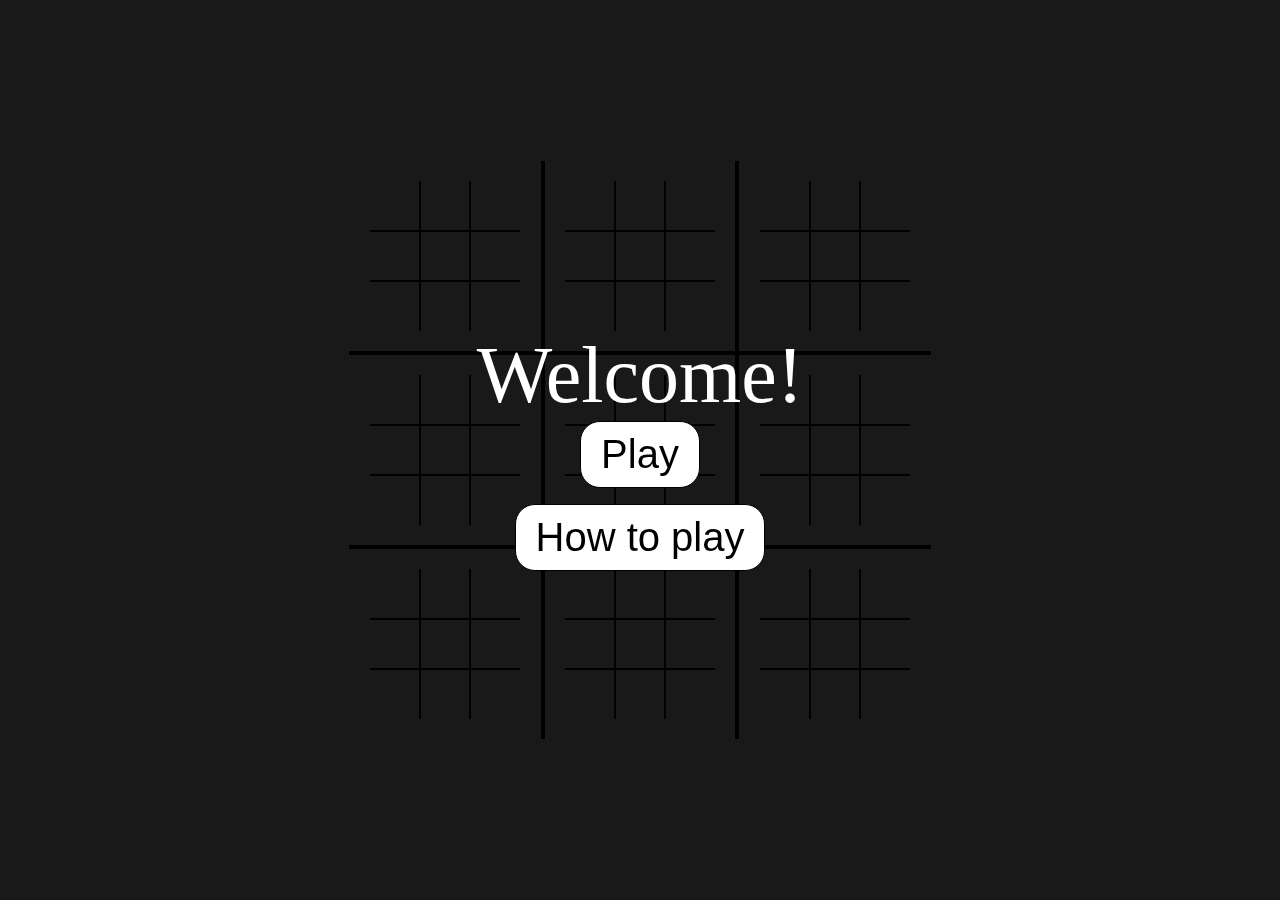
==== index.html @ e5b607ef "adjust layout and organise css and html" ====
<!DOCTYPE html>
<html lang="en">
  <head>
    <meta charset="UTF-8" />
    <meta http-equiv="X-UA-Compatible" content="IE=edge" />
    <meta
      name="viewport"
      content="width=device-width, initial-scale=1, maximum-scale=1, user-scalable=no"
    />

    <link rel="stylesheet" href="styles.css" />
    <title>Noughts and Crosses Connect</title>
  </head>
  <body>
    <nav class="menu-container">
      <span class="menu-toggle">
        <div class="bar"></div>
        <div class="bar"></div>
        <div class="bar"></div>
      </span>
      <div class="menu">
        <button class="close-button">×</button>
        <div class="button-container">
          <button id="restartGame">Restart</button>
          <button class="how-to-play-button">How to play</button>
        </div>
      </div>
    </nav>
    <main>
      <section class="left">
        <div class="container" id="container"></div>
      </section>
      <section class="right">
        <section class="view-turn">
          <div class="view-turn-box"></div>
          <button id="restart-media-query">Restart</button>
        </section>
        <section class="how-to-play" id="howToPlaySection">
          <button class="close-button">×</button>
          - Win mini Noughts and Crosses games to place big tokens on the larger
          board.
          <br />
          <br />
          - Whichever small cell you click determines where the next game will
          be played. If a board already has a large token then next player can
          choose any cell.
          <br />
          <br />
          - Connect three of your big tokens to win!
        </section>
      </section>
      <div class="overlay"></div>
      <section class="center">
        <div class="message-container" id="message-container">
          <section class="welcome-message">
            <span>Welcome!</span>
            <button id="playButton">Play</button>
            <button class="how-to-play-button">How to play</button>
          </section>
        </div>
        <div class="winning-message" id="winningMessage">
          <div data-winning-message-text></div>
          <button id="restartButton">Restart</button>
        </div>
      </section>
    </main>
    <script src="generateHTML.js"></script>
    <script src="script.js"></script>
  </body>
</html>
---- styles.css ----
*,
*::after,
*::before {
  box-sizing: border-box;
  margin: 0;
}

:root {
  --cell-size: 50px;
  --marker-size: calc(var(--cell-size) * 0.9);
  --large-cell-size: 200px;
  --large-marker-size: calc(var(--large-cell-size) * 0.9);
}

html, body {
  width: 100%;
  height: 100%;
}

main {
  width: 100%;
  height: 100%;
  display: flex;
  justify-content: center;
  align-items: center;
}

.menu-container {
  align-self: start;
}

.container {
  display: grid;
  grid-template-columns: repeat(3, 1fr);
}

.board {
  width: 100%;
  height: 100%;
  padding: 20px;
  display: grid;
  justify-content: center;
  align-content: center;
  justify-items: center;
  align-items: center;
  position: relative;
  grid-template-columns: repeat(3, auto);
  border: 2px solid black;
}

.cell {
  width: var(--cell-size);
  height: var(--cell-size);
  border: 1px solid black;
  display: flex;
  justify-content: center;
  align-items: center;
  position: relative;
  cursor: pointer;
}

.board.disable-click {
  pointer-events: none;
  background-color: lightgrey;
}
.board.allow-click {
  pointer-events: auto;
}

.message-container {
  display: flex;
  position: fixed;
  top: 0;
  left: 0;
  right: 0;
  bottom: 0;
  background-color: rgba(0, 0, 0, 0.9);
  justify-content: center;
  align-items: center;
  color: white;
  flex-direction: column;
  font-size: 5rem;
}

#message-container.hide {
  display: none;
}

.welcome-message {
  display: flex;
  top: 0;
  left: 0;
  right: 0;
  bottom: 0;
  justify-content: center;
  align-items: center;
  color: white;
  flex-direction: column;
}

.welcome-message span {
  font-size: 5rem;
}

.welcome-message button {
  font-size: 2.5rem;
  background-color: white;
  border: 1px solid black;
  padding: 0.25em 0.5em;
  cursor: pointer;
  border-radius: 20px;
}

.welcome-message .how-to-play-button {
  margin-top: 1rem;
}

.welcome-message button:hover {
  background-color: black;
  color: white;
  border-color: white;
}

.winning-message {
  display: none;
  position: fixed;
  top: 0;
  left: 0;
  right: 0;
  bottom: 0;
  background-color: rgba(0, 0, 0, 0.9);
  justify-content: center;
  align-items: center;
  text-align: center;
  color: white;
  font-size: 5rem;
  flex-direction: column;
}

.winning-message button {
  font-size: 3rem;
  background-color: white;
  border: 1px solid black;
  padding: 0.25em 0.5em;
  cursor: pointer;
  border-radius: 20px;
}

.winning-message button:hover {
  background-color: black;
  color: white;
  border-color: white;
}

.winning-message.show {
  display: flex;
}

.button-container button {
  font-size: 1.5rem;
  background-color: white;
  border: 1px solid black;
  padding: 0.25em 0.5em;
  margin-top: 1rem;
  cursor: pointer;
  border-radius: 20px;
}

.button-container button:hover {
  background-color: black;
  color: white;
  border-color: white;
}

#restart-media-query {
  display: none;
}

.view-turn-box {
  display: none;
}

.menu-toggle {
  justify-content: space-around;
  cursor: pointer;
  padding: 15px;
  position: fixed;
  right: 0px;
  z-index: 999;
  transition: transform 0.3s ease;
}

.menu-toggle.active {
  opacity: 0;
  pointer-events: none;
}

.bar {
  width: 25px;
  height: 3px;
  background-color: black;
  margin: 4px 0;
  transition: 0.4s;
}

.menu {
  display: flex;
  justify-content: center;
  width: 0;
  height: 100%;
  position: absolute;
  top: 0;
  right: 0;
  background-color: #333;
  overflow-x: hidden;
  transition: 0.4s;
  z-index: 998;
}

.menu .button-container {
  display: flex;
  flex-direction: column;
  justify-content: start;
  margin-top: 100px;
}

.close-button {
  position: absolute;
  top: 5px;
  right: 5px;
  background-color: transparent;
  border: none;
  color: white;
  font-size: 24px;
  cursor: pointer;
  display: none;
}

.menu.open .close-button {
  display: block;
}

.menu.open {
  width: 180px;
}

.overlay {
  position: fixed;
  top: 0;
  left: 0;
  width: 100%;
  height: 100%;
  background-color: rgba(0, 0, 0, 0.9);
  z-index: 997;
  display: none;
}

.overlay.visible {
  display: block;
  pointer-events: auto;
}

.how-to-play.show {
  display: block;
  position: absolute;
  top: 50%;
  left: 50%;
  transform: translate(-50%, -50%);
  background-color: rgba(255, 255, 255, 0.9);
  padding: 30px;
  max-width: 80%;
  text-align: center;
  z-index: 998;
}

.how-to-play.show .close-button {
  display: block;
  color: rgba(0, 0, 0, 0.9);
}

.how-to-play {
  display: none;
}

.cell.x,
.cell.circle,
.large-cell.large-x,
.large-cell.large-circle {
  cursor: not-allowed;
  pointer-events: none;
}

.cell:first-child,
.cell:nth-child(2),
.cell:nth-child(3),
.board:first-child,
.board:nth-child(2),
.board:nth-child(3) {
  border-top: none;
}

.cell:nth-child(3n + 1),
.board:nth-child(3n + 1) {
  border-left: none;
}

.cell:nth-child(3n + 3),
.board:nth-child(3n + 3) {
  border-right: none;
}

.cell:last-child,
.cell:nth-child(8),
.cell:nth-child(7),
.board:last-child,
.board:nth-child(8),
.board:nth-child(7),
.board:nth-child(9) {
  border-bottom: none;
}

.cell.x::before,
.cell.x::after,
.large-cell.large-x::before,
.large-cell.large-x::after,
.cell.circle::before,
.large-cell.large-circle::before {
  background-color: black;
}

.board .cell:not(.x):not(.circle):hover::before,
.board .cell:not(.x):not(.circle):hover::after {
  background-color: lightgrey;
}

.cell.x::before,
.cell.x::after,
.board.x .cell:not(.x):not(.circle):hover::before,
.board.x .cell:not(.x):not(.circle):hover::after {
  content: "";
  position: absolute;
  width: calc(var(--marker-size) * 0.15);
  height: var(--marker-size);
}

.large-cell.large-x::before,
.large-cell.large-x::after {
  content: "";
  position: absolute;
  width: calc(var(--large-marker-size) * 0.15);
  height: var(--large-marker-size);
  background-color: black;
}

.cell.x::before,
.large-cell.large-x::before,
.board.x .cell:not(.x):not(.circle):hover::before {
  transform: rotate(45deg);
}

.cell.x::after,
.large-cell.large-x::after,
.board.x .cell:not(.x):not(.circle):hover::after {
  transform: rotate(-45deg);
}

.cell.circle::before,
.cell.circle::after,
.large-cell.large-circle::before,
.large-cell.large-circle::after,
.board.circle .cell:not(.x):not(.circle):hover::before,
.board.circle .cell:not(.x):not(.circle):hover::after {
  content: "";
  position: absolute;
  border-radius: 50%;
}

/* small circle css */

.cell.circle::before,
.board.circle .cell:not(.x):not(.circle):hover::before {
  width: var(--marker-size);
  height: var(--marker-size);
}

.cell.circle::after,
.board.circle .cell:not(.x):not(.circle):hover::after {
  width: calc(var(--marker-size) * 0.7);
  height: calc(var(--marker-size) * 0.7);
  background-color: white;
}

.board.disable-click .cell.circle::before,
.cell.circle.disable-click::before,
.board.disable-click .board.circle .cell:not(.x):not(.circle):hover::before,
.cell.circle.disable-click .cell:not(.x):not(.circle):hover::before {
  width: var(--marker-size);
  height: var(--marker-size);
}

.board.disable-click .cell.circle::after,
.cell.circle.disable-click::after,
.board.disable-click .board.circle .cell:not(.x):not(.circle):hover::after,
.cell.circle.disable-click .cell:not(.x):not(.circle):hover::after {
  width: calc(var(--marker-size) * 0.7);
  height: calc(var(--marker-size) * 0.7);
  background-color: lightgrey;
}

/* large circle css */

.large-cell.large-circle::before {
  width: var(--large-marker-size);
  height: var(--large-marker-size);
}

.large-cell.large-circle::after {
  width: calc(var(--large-marker-size) * 0.7);
  height: calc(var(--large-marker-size) * 0.7);
  background-color: white;
}

.board.disable-click .large-cell.large-circle::before,
.large-cell.large-circle.disable-click::before {
  width: var(--large-marker-size);
  height: var(--large-marker-size);
}

.board.disable-click .large-cell.large-circle::after,
.large-cell.large-circle.disable-click::after {
  width: calc(var(--large-marker-size) * 0.7);
  height: calc(var(--large-marker-size) * 0.7);
  background-color: lightgrey;
}

/* @media (max-width: 830px) {
  .container {
    width: 100vw;
    height: 100vw;
    max-width: 100%;
    max-height: 100%;
    margin: 0 auto;
    position: relative;
  }

  .board {
    grid-template-columns: repeat(3, calc(33.33% - 4px));
    grid-template-rows: repeat(3, calc(33.33% - 4px));
  }

  .cell {
    width: 100%;
    height: 100%;
    max-width: none;
    max-height: none;
  }

  .welcome-message {
    width: 100vw;
    height: 100vw;
    max-width: 100%;
    max-height: 100%;
    margin: 0 auto;
  }


  .cell.x::before,
  .cell.x::after,
  .board.x .cell:not(.x):not(.circle):hover::before,
  .board.x .cell:not(.x):not(.circle):hover::after {
    width: calc(30%);
    height: calc(90%);
  }



  .large-cell.large-x::before,
  .large-cell.large-x::after {
    width: calc(15%);
    height: calc(90%);
    background-color: black;
  }

  .board.x .cell:not(.x):not(.circle):hover::before,
  .board.x .cell:not(.x):not(.circle):hover::after {
    width: calc(15%);
    height: calc(90%);
  }



  .cell.circle::before,
  .board.circle .cell:not(.x):not(.circle):hover::before {
    width: calc(90%);
    height: calc(90%);
  }

  .cell.circle::after,
  .board.circle .cell:not(.x):not(.circle):hover::after {
    width: calc(63%);
    height: calc(63%);
    background-color: white;
  }

  .board.disable-click .cell.circle::before,
  .cell.circle.disable-click::before {
    width: calc(90%);
    height: calc(90%);
  }

  .board.disable-click .cell.circle::after,
  .cell.circle.disable-click::after {
    width: calc(63%);
    height: calc(63%);
    background-color: lightgray;
  }



  .large-cell.large-circle::before {
    width: calc(90%);
    height: calc(90%);
  }

  .large-cell.large-circle::after {
    width: calc(63%);
    height: calc(63%);
    background-color: white;
  }

  .board.disable-click .large-cell.large-circle::before,
  .large-cell.large-circle.disable-click::before {
    width: calc(90%);
    height: calc(90%);
  }

  .board.disable-click .large-cell.large-circle::after,
  .large-cell.large-circle.disable-click::after {
    width: calc(63%);
    height: calc(63%);
    background-color: lightgrey;
  }

  .menu-toggle {
    display: none;
  }

  .how-to-play {
    width: 100vw;
    display: block;
    position: relative;
    left: 50%;
    transform: translateX(-50%);
    margin: auto;
    background-color: rgba(255, 255, 255, 0.9);
    padding: 30px;
    text-align: center;
    border-radius: 10px;
    box-shadow: 0 0 20px rgba(0, 0, 0, 0.2);
    font-size: 1.2rem;
  }

  .welcome-message .how-to-play-button {
    display: none;
  }

  .view-turn {
    display: flex;
    align-items: center;
    justify-content: space-between;
    padding: 20px;
  }

  #restart-media-query {
    display: block;
    font-size: 1.25rem;
    background-color: white;
    border: 1px solid black;
    padding: 0.25em 0.5em;
    cursor: pointer;
    border-radius: 20px;
  }

  #restart-media-query button:hover {
    background-color: black;
    color: white;
    border-color: white;
  }

  .view-turn-box {
    display: block;
    font-size: 1.25rem;
    width: 70%;
    height: 20%;
    background-color: #f0f0f0;
    border: 2px solid #333;
    text-align: center;
    border-radius: 20px;
    padding: 0.25em 0.5em;
    border: 1px solid black;
  }
} */
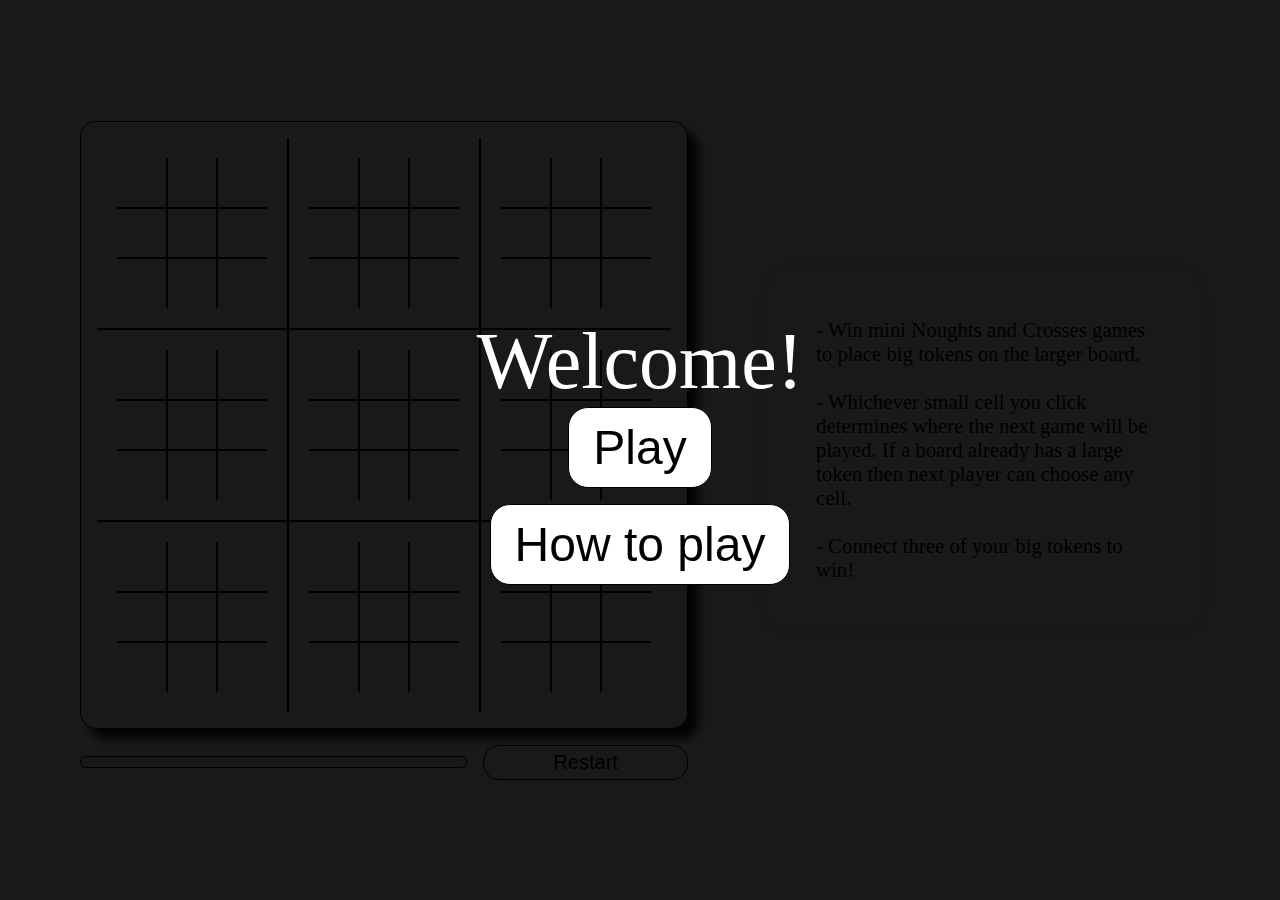
==== commit 1e81eff8: "split page into left and right + add css variables" ====
--- a/index.html
+++ b/index.html
@@ -29,12 +29,12 @@
     <main>
       <section class="left">
         <div class="container" id="container"></div>
-      </section>
-      <section class="right">
         <section class="view-turn">
           <div class="view-turn-box"></div>
           <button id="restart-media-query">Restart</button>
         </section>
+      </section>
+      <section class="right">
         <section class="how-to-play" id="howToPlaySection">
           <button class="close-button">×</button>
           - Win mini Noughts and Crosses games to place big tokens on the larger
@@ -49,21 +49,21 @@
           - Connect three of your big tokens to win!
         </section>
       </section>
-      <div class="overlay"></div>
-      <section class="center">
-        <div class="message-container" id="message-container">
-          <section class="welcome-message">
-            <span>Welcome!</span>
-            <button id="playButton">Play</button>
-            <button class="how-to-play-button">How to play</button>
-          </section>
-        </div>
-        <div class="winning-message" id="winningMessage">
-          <div data-winning-message-text></div>
-          <button id="restartButton">Restart</button>
-        </div>
-      </section>
     </main>
+    <div class="overlay"></div>
+    <section class="center">
+      <div class="message-container" id="message-container">
+        <section class="welcome-message">
+          <span>Welcome!</span>
+          <button id="playButton">Play</button>
+          <button class="how-to-play-button">How to play</button>
+        </section>
+      </div>
+      <div class="winning-message" id="winningMessage">
+        <div data-winning-message-text></div>
+        <button id="restartButton">Restart</button>
+      </div>
+    </section>
     <script src="generateHTML.js"></script>
     <script src="script.js"></script>
   </body>
--- a/styles.css
+++ b/styles.css
@@ -10,9 +10,19 @@
   --marker-size: calc(var(--cell-size) * 0.9);
   --large-cell-size: 200px;
   --large-marker-size: calc(var(--large-cell-size) * 0.9);
-}
-
-html, body {
+  --button-padding: 0.25em 0.5em;
+  --small-padding: 1rem;
+  --medium-padding: 3rem;
+  --large-padding: 5rem;
+  --border-line: 1px solid black;
+  --background-grey: lightgrey;
+  --border-radius: 1.25rem;
+  --background-hover: black;
+  --background-transparent: rgba(0, 0, 0, 0.9);
+}
+
+html,
+body {
   width: 100%;
   height: 100%;
 }
@@ -20,9 +30,21 @@
 main {
   width: 100%;
   height: 100%;
-  display: flex;
-  justify-content: center;
-  align-items: center;
+  padding: 5rem;
+  display: flex;
+  align-items: center;
+  gap: var(--large-padding);
+}
+
+.left {
+  flex: 1;
+  display: flex;
+  flex-direction: column;
+  gap: var(--small-padding);
+}
+
+.right {
+  flex: 1;
 }
 
 .menu-container {
@@ -32,6 +54,10 @@
 .container {
   display: grid;
   grid-template-columns: repeat(3, 1fr);
+  padding: var(--small-padding);
+  border: var(--border-line);
+  border-radius: var(--small-padding);
+  box-shadow: 10px 10px 10px var(--background-transparent);
 }
 
 .board {
@@ -45,13 +71,13 @@
   align-items: center;
   position: relative;
   grid-template-columns: repeat(3, auto);
-  border: 2px solid black;
+  border: var(--border-line);
 }
 
 .cell {
   width: var(--cell-size);
   height: var(--cell-size);
-  border: 1px solid black;
+  border: var(--border-line);
   display: flex;
   justify-content: center;
   align-items: center;
@@ -61,8 +87,9 @@
 
 .board.disable-click {
   pointer-events: none;
-  background-color: lightgrey;
-}
+  background-color: var(--background-grey);
+}
+
 .board.allow-click {
   pointer-events: auto;
 }
@@ -74,12 +101,12 @@
   left: 0;
   right: 0;
   bottom: 0;
-  background-color: rgba(0, 0, 0, 0.9);
+  background-color: var(--background-transparent);
   justify-content: center;
   align-items: center;
   color: white;
   flex-direction: column;
-  font-size: 5rem;
+  font-size: var(--large-padding);
 }
 
 #message-container.hide {
@@ -99,24 +126,24 @@
 }
 
 .welcome-message span {
-  font-size: 5rem;
+  font-size: var(--large-padding);
 }
 
 .welcome-message button {
-  font-size: 2.5rem;
-  background-color: white;
-  border: 1px solid black;
-  padding: 0.25em 0.5em;
-  cursor: pointer;
-  border-radius: 20px;
+  font-size: var(--medium-padding);
+  background-color: white;
+  border: var(--border-line);
+  padding: var(--button-padding);
+  cursor: pointer;
+  border-radius: var(--border-radius);
 }
 
 .welcome-message .how-to-play-button {
-  margin-top: 1rem;
+  margin-top: var(--small-padding);
 }
 
 .welcome-message button:hover {
-  background-color: black;
+  background-color: var(--background-hover);
   color: white;
   border-color: white;
 }
@@ -128,26 +155,26 @@
   left: 0;
   right: 0;
   bottom: 0;
-  background-color: rgba(0, 0, 0, 0.9);
+  background-color: var(--background-transparent);
   justify-content: center;
   align-items: center;
   text-align: center;
   color: white;
-  font-size: 5rem;
+  font-size: var(--large-padding);
   flex-direction: column;
 }
 
 .winning-message button {
-  font-size: 3rem;
-  background-color: white;
-  border: 1px solid black;
-  padding: 0.25em 0.5em;
-  cursor: pointer;
-  border-radius: 20px;
+  font-size: var(--medium-padding);
+  background-color: white;
+  border: var(--border-line);
+  padding: var(--button-padding);
+  cursor: pointer;
+  border-radius: var(--border-radius);
 }
 
 .winning-message button:hover {
-  background-color: black;
+  background-color: var(--background-hover);
   color: white;
   border-color: white;
 }
@@ -157,35 +184,27 @@
 }
 
 .button-container button {
-  font-size: 1.5rem;
-  background-color: white;
-  border: 1px solid black;
-  padding: 0.25em 0.5em;
-  margin-top: 1rem;
-  cursor: pointer;
-  border-radius: 20px;
+  font-size: var(--small-padding);
+  background-color: white;
+  border: var(--border-line);
+  padding: var(--button-padding);
+  margin-top: var(--small-padding);
+  cursor: pointer;
+  border-radius: var(--border-radius);
 }
 
 .button-container button:hover {
-  background-color: black;
+  background-color: var(--background-hover);
   color: white;
   border-color: white;
-}
-
-#restart-media-query {
-  display: none;
-}
-
-.view-turn-box {
-  display: none;
 }
 
 .menu-toggle {
   justify-content: space-around;
   cursor: pointer;
-  padding: 15px;
+  padding: var(--small-padding);
   position: fixed;
-  right: 0px;
+  right: 0;
   z-index: 999;
   transition: transform 0.3s ease;
 }
@@ -196,7 +215,7 @@
 }
 
 .bar {
-  width: 25px;
+  width: 1.5rem;
   height: 3px;
   background-color: black;
   margin: 4px 0;
@@ -211,7 +230,7 @@
   position: absolute;
   top: 0;
   right: 0;
-  background-color: #333;
+  background-color: var(--background-grey);
   overflow-x: hidden;
   transition: 0.4s;
   z-index: 998;
@@ -221,7 +240,7 @@
   display: flex;
   flex-direction: column;
   justify-content: start;
-  margin-top: 100px;
+  margin-top: var(--large-padding);
 }
 
 .close-button {
@@ -231,7 +250,7 @@
   background-color: transparent;
   border: none;
   color: white;
-  font-size: 24px;
+  font-size: var(--medium-padding);
   cursor: pointer;
   display: none;
 }
@@ -241,7 +260,7 @@
 }
 
 .menu.open {
-  width: 180px;
+  width: 10rem;
 }
 
 .overlay {
@@ -260,26 +279,46 @@
   pointer-events: auto;
 }
 
-.how-to-play.show {
-  display: block;
-  position: absolute;
-  top: 50%;
-  left: 50%;
-  transform: translate(-50%, -50%);
+.how-to-play {
   background-color: rgba(255, 255, 255, 0.9);
-  padding: 30px;
-  max-width: 80%;
+  padding: var(--medium-padding);
+  border-radius: var(--border-radius);
+  box-shadow: 0 0 20px rgba(0, 0, 0, 0.2);
+  font-size: 1.3rem;
+}
+
+.view-turn {
+  display: flex;
+  align-items: center;
+  justify-content: space-evenly;
+  gap: var(--small-padding);
+}
+
+.view-turn-box {
+  flex: 2;
+  font-size: 1.25rem;
+  background-color: #f0f0f0;
+  border: 1px solid black;
   text-align: center;
-  z-index: 998;
-}
-
-.how-to-play.show .close-button {
-  display: block;
-  color: rgba(0, 0, 0, 0.9);
-}
-
-.how-to-play {
-  display: none;
+  border-radius: var(--small-padding);
+  padding: var(--button-padding);
+  border: 1px solid black;
+}
+
+#restart-media-query {
+  font-size: 1.25rem;
+  background-color: white;
+  border: var(--border-line);
+  padding: var(--button-padding);
+  cursor: pointer;
+  border-radius: var(--small-padding);
+  flex: 1;
+}
+
+#restart-media-query button:hover {
+  background-color: var(--background-hover);
+  color: white;
+  border-color: white;
 }
 
 .cell.x,
@@ -432,171 +471,3 @@
   height: calc(var(--large-marker-size) * 0.7);
   background-color: lightgrey;
 }
-
-/* @media (max-width: 830px) {
-  .container {
-    width: 100vw;
-    height: 100vw;
-    max-width: 100%;
-    max-height: 100%;
-    margin: 0 auto;
-    position: relative;
-  }
-
-  .board {
-    grid-template-columns: repeat(3, calc(33.33% - 4px));
-    grid-template-rows: repeat(3, calc(33.33% - 4px));
-  }
-
-  .cell {
-    width: 100%;
-    height: 100%;
-    max-width: none;
-    max-height: none;
-  }
-
-  .welcome-message {
-    width: 100vw;
-    height: 100vw;
-    max-width: 100%;
-    max-height: 100%;
-    margin: 0 auto;
-  }
-
-
-  .cell.x::before,
-  .cell.x::after,
-  .board.x .cell:not(.x):not(.circle):hover::before,
-  .board.x .cell:not(.x):not(.circle):hover::after {
-    width: calc(30%);
-    height: calc(90%);
-  }
-
-
-
-  .large-cell.large-x::before,
-  .large-cell.large-x::after {
-    width: calc(15%);
-    height: calc(90%);
-    background-color: black;
-  }
-
-  .board.x .cell:not(.x):not(.circle):hover::before,
-  .board.x .cell:not(.x):not(.circle):hover::after {
-    width: calc(15%);
-    height: calc(90%);
-  }
-
-
-
-  .cell.circle::before,
-  .board.circle .cell:not(.x):not(.circle):hover::before {
-    width: calc(90%);
-    height: calc(90%);
-  }
-
-  .cell.circle::after,
-  .board.circle .cell:not(.x):not(.circle):hover::after {
-    width: calc(63%);
-    height: calc(63%);
-    background-color: white;
-  }
-
-  .board.disable-click .cell.circle::before,
-  .cell.circle.disable-click::before {
-    width: calc(90%);
-    height: calc(90%);
-  }
-
-  .board.disable-click .cell.circle::after,
-  .cell.circle.disable-click::after {
-    width: calc(63%);
-    height: calc(63%);
-    background-color: lightgray;
-  }
-
-
-
-  .large-cell.large-circle::before {
-    width: calc(90%);
-    height: calc(90%);
-  }
-
-  .large-cell.large-circle::after {
-    width: calc(63%);
-    height: calc(63%);
-    background-color: white;
-  }
-
-  .board.disable-click .large-cell.large-circle::before,
-  .large-cell.large-circle.disable-click::before {
-    width: calc(90%);
-    height: calc(90%);
-  }
-
-  .board.disable-click .large-cell.large-circle::after,
-  .large-cell.large-circle.disable-click::after {
-    width: calc(63%);
-    height: calc(63%);
-    background-color: lightgrey;
-  }
-
-  .menu-toggle {
-    display: none;
-  }
-
-  .how-to-play {
-    width: 100vw;
-    display: block;
-    position: relative;
-    left: 50%;
-    transform: translateX(-50%);
-    margin: auto;
-    background-color: rgba(255, 255, 255, 0.9);
-    padding: 30px;
-    text-align: center;
-    border-radius: 10px;
-    box-shadow: 0 0 20px rgba(0, 0, 0, 0.2);
-    font-size: 1.2rem;
-  }
-
-  .welcome-message .how-to-play-button {
-    display: none;
-  }
-
-  .view-turn {
-    display: flex;
-    align-items: center;
-    justify-content: space-between;
-    padding: 20px;
-  }
-
-  #restart-media-query {
-    display: block;
-    font-size: 1.25rem;
-    background-color: white;
-    border: 1px solid black;
-    padding: 0.25em 0.5em;
-    cursor: pointer;
-    border-radius: 20px;
-  }
-
-  #restart-media-query button:hover {
-    background-color: black;
-    color: white;
-    border-color: white;
-  }
-
-  .view-turn-box {
-    display: block;
-    font-size: 1.25rem;
-    width: 70%;
-    height: 20%;
-    background-color: #f0f0f0;
-    border: 2px solid #333;
-    text-align: center;
-    border-radius: 20px;
-    padding: 0.25em 0.5em;
-    border: 1px solid black;
-  }
-} */
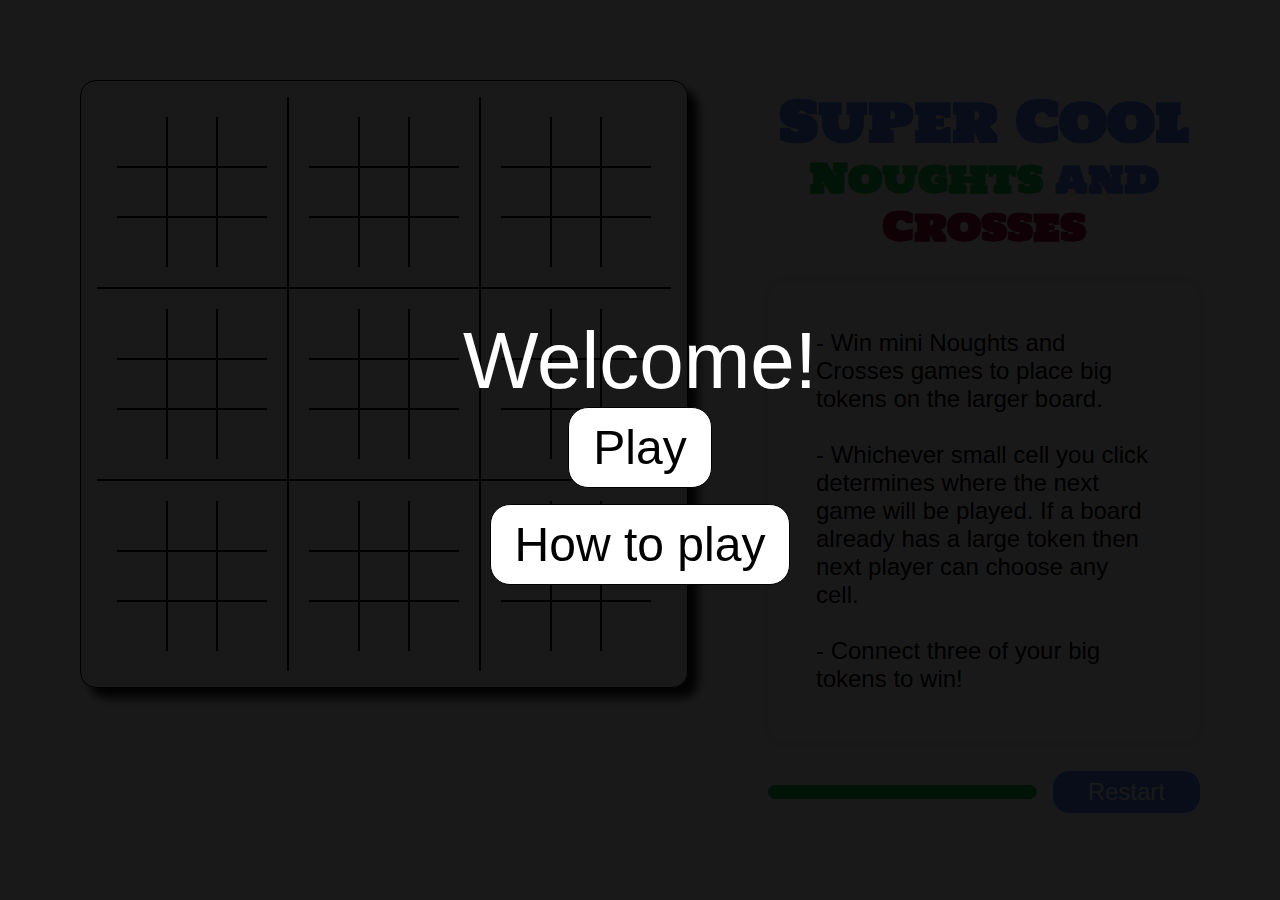
==== commit d68429b7: "style home-page via layout and color" ====
--- a/index.html
+++ b/index.html
@@ -7,34 +7,29 @@
       name="viewport"
       content="width=device-width, initial-scale=1, maximum-scale=1, user-scalable=no"
     />
-
+    <link rel="preconnect" href="https://fonts.googleapis.com" />
+    <link rel="preconnect" href="https://fonts.gstatic.com" crossorigin />
+    <link
+      href="https://fonts.googleapis.com/css2?family=Holtwood+One+SC&family=Raleway:wght@300;400;500;600;700;800;900&display=swap"
+      rel="stylesheet"
+    />
     <link rel="stylesheet" href="styles.css" />
     <title>Noughts and Crosses Connect</title>
   </head>
   <body>
-    <nav class="menu-container">
-      <span class="menu-toggle">
-        <div class="bar"></div>
-        <div class="bar"></div>
-        <div class="bar"></div>
-      </span>
-      <div class="menu">
-        <button class="close-button">×</button>
-        <div class="button-container">
-          <button id="restartGame">Restart</button>
-          <button class="how-to-play-button">How to play</button>
-        </div>
-      </div>
-    </nav>
     <main>
       <section class="left">
         <div class="container" id="container"></div>
-        <section class="view-turn">
-          <div class="view-turn-box"></div>
-          <button id="restart-media-query">Restart</button>
-        </section>
       </section>
       <section class="right">
+        <h1>
+          Super Cool
+          <span class="noughts-and-crosses-text">
+            <span class="noughts">Noughts</span> and
+            <span class="crosses">Crosses</span>
+          </span>
+        </h1>
+
         <section class="how-to-play" id="howToPlaySection">
           <button class="close-button">×</button>
           - Win mini Noughts and Crosses games to place big tokens on the larger
@@ -47,6 +42,10 @@
           <br />
           <br />
           - Connect three of your big tokens to win!
+        </section>
+        <section class="view-turn">
+          <div class="view-turn-box"></div>
+          <button id="restart-media-query">Restart</button>
         </section>
       </section>
     </main>
--- a/styles.css
+++ b/styles.css
@@ -19,12 +19,16 @@
   --border-radius: 1.25rem;
   --background-hover: black;
   --background-transparent: rgba(0, 0, 0, 0.9);
+  --primary-color: #5887ff;
+  --background-color-noughts: #0cca4a;
+  --background-color-crosses: #9c0d38;
 }
 
 html,
 body {
   width: 100%;
   height: 100%;
+  font-family: Arial, sans-serif;
 }
 
 main {
@@ -37,6 +41,7 @@
 }
 
 .left {
+  height: 100%;
   flex: 1;
   display: flex;
   flex-direction: column;
@@ -44,7 +49,35 @@
 }
 
 .right {
+  height: 100%;
+  display: flex;
+  flex-direction: column;
+  justify-content: space-around;
   flex: 1;
+  gap: var(--small-padding);
+}
+
+.right h1 {
+  display: flex;
+  flex-direction: column;
+  font-size: 3.5rem;
+  text-align: center;
+  font-family: "Holtwood One SC";
+  color: var(--primary-color);
+  line-height: 1.2;
+}
+
+.noughts-and-crosses-text {
+  width: 100%;
+  font-size: 2.5rem;
+}
+
+.noughts {
+  color: #0cca4a;
+}
+
+.crosses {
+  color: #9c0d38;
 }
 
 .menu-container {
@@ -284,7 +317,7 @@
   padding: var(--medium-padding);
   border-radius: var(--border-radius);
   box-shadow: 0 0 20px rgba(0, 0, 0, 0.2);
-  font-size: 1.3rem;
+  font-size: 1.5rem;
 }
 
 .view-turn {
@@ -292,33 +325,40 @@
   align-items: center;
   justify-content: space-evenly;
   gap: var(--small-padding);
+  border: none;
 }
 
 .view-turn-box {
   flex: 2;
-  font-size: 1.25rem;
-  background-color: #f0f0f0;
+  font-size: 1.5rem;
+  color: white;
   border: 1px solid black;
   text-align: center;
   border-radius: var(--small-padding);
   padding: var(--button-padding);
-  border: 1px solid black;
+  background-color: var(--background-color-noughts);
+  border: 1px solid var(--background-color-noughts);
+}
+
+.view-turn-box.crosses-turn {
+  background-color: var(--background-color-crosses);
+  border: 1px solid var(--background-color-crosses);
+
 }
 
 #restart-media-query {
-  font-size: 1.25rem;
-  background-color: white;
-  border: var(--border-line);
+  font-size: 1.5rem;
+  background-color: var(--primary-color);
+  color: white;
+  border: 1px solid var(--primary-color);
   padding: var(--button-padding);
   cursor: pointer;
   border-radius: var(--small-padding);
   flex: 1;
 }
 
-#restart-media-query button:hover {
-  background-color: var(--background-hover);
-  color: white;
-  border-color: white;
+#restart-media-query:hover {
+  color: black;
 }
 
 .cell.x,
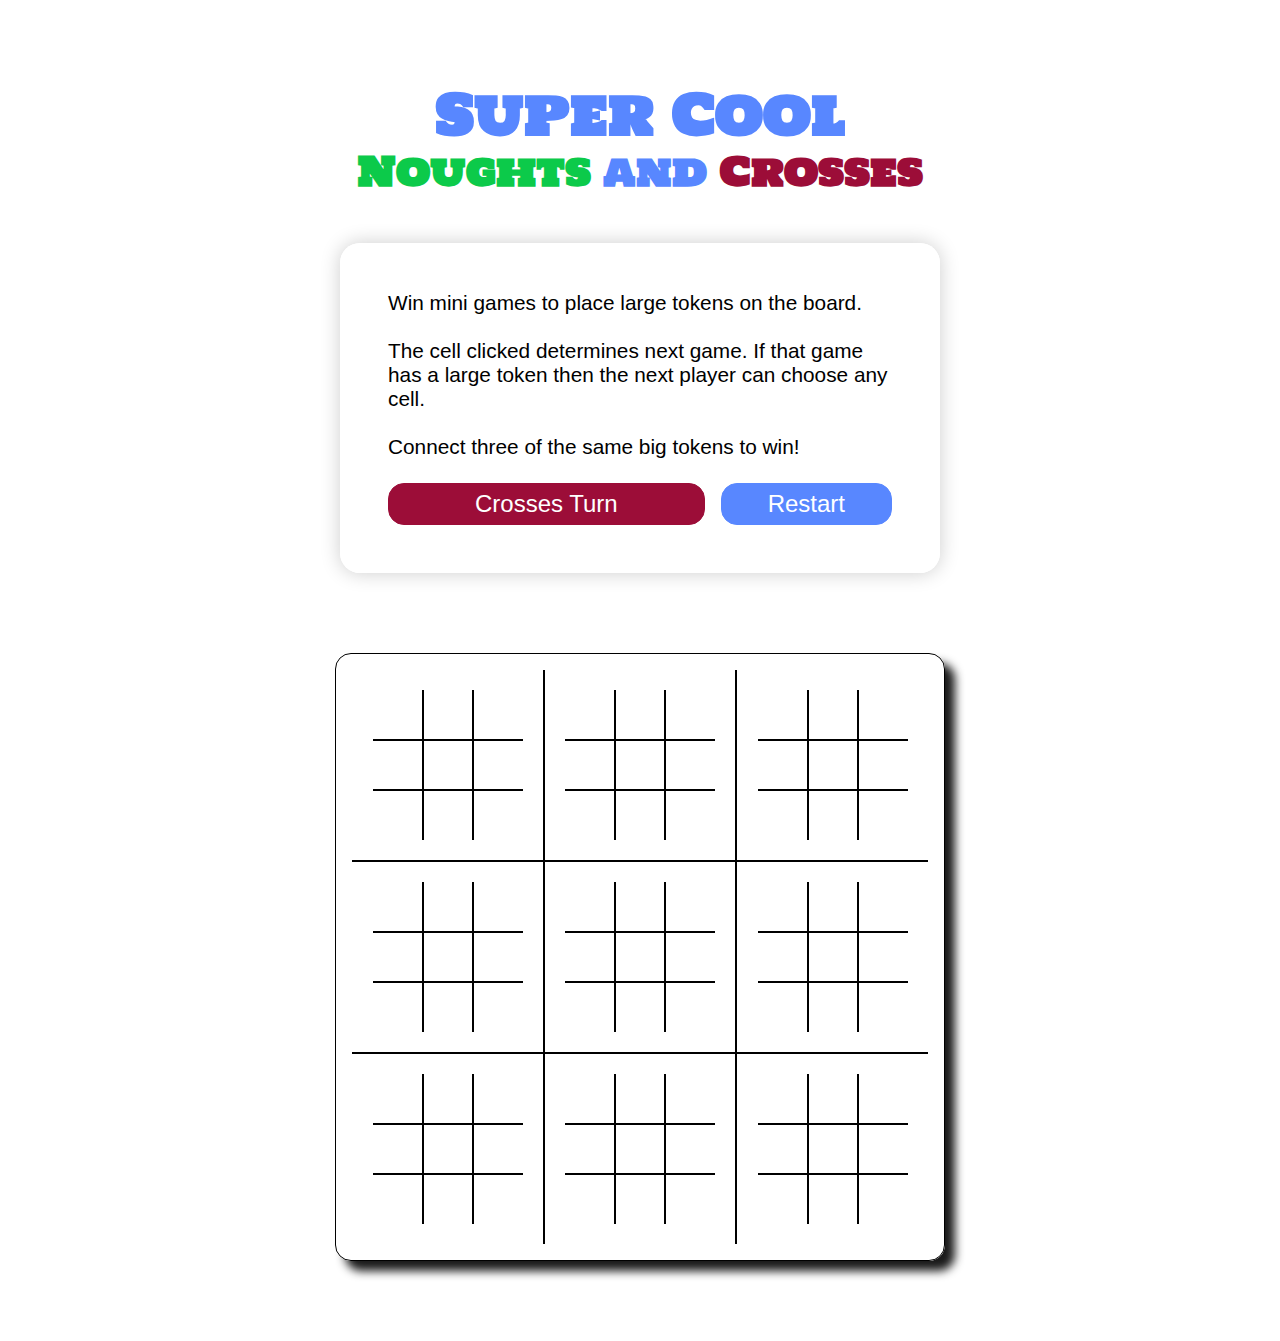
==== commit 0be1e9d4: "remove welcome message + update media queries 492px" ====
--- a/index.html
+++ b/index.html
@@ -23,41 +23,34 @@
       </section>
       <section class="right">
         <h1>
-          Super Cool
-          <span class="noughts-and-crosses-text">
+          <span class="super-cool">Super Cool</span>
+          <div class="noughts-and-crosses-text">
             <span class="noughts">Noughts</span> and
             <span class="crosses">Crosses</span>
-          </span>
+          </div>
         </h1>
 
         <section class="how-to-play" id="howToPlaySection">
           <button class="close-button">×</button>
-          - Win mini Noughts and Crosses games to place big tokens on the larger
-          board.
+          <p>Win mini games to place large tokens on the board.</p>
+
           <br />
+          <p>
+            The cell clicked determines next game. If that game has a large
+            token then the next player can choose any cell.
+          </p>
           <br />
-          - Whichever small cell you click determines where the next game will
-          be played. If a board already has a large token then next player can
-          choose any cell.
+          <p>Connect three of the same big tokens to win!</p>
           <br />
-          <br />
-          - Connect three of your big tokens to win!
-        </section>
-        <section class="view-turn">
-          <div class="view-turn-box"></div>
-          <button id="restart-media-query">Restart</button>
+          <section class="view-turn">
+            <div class="view-turn-box"></div>
+            <button id="restart-media-query">Restart</button>
+          </section>
         </section>
       </section>
     </main>
     <div class="overlay"></div>
     <section class="center">
-      <div class="message-container" id="message-container">
-        <section class="welcome-message">
-          <span>Welcome!</span>
-          <button id="playButton">Play</button>
-          <button class="how-to-play-button">How to play</button>
-        </section>
-      </div>
       <div class="winning-message" id="winningMessage">
         <div data-winning-message-text></div>
         <button id="restartButton">Restart</button>
--- a/styles.css
+++ b/styles.css
@@ -10,6 +10,14 @@
   --marker-size: calc(var(--cell-size) * 0.9);
   --large-cell-size: 200px;
   --large-marker-size: calc(var(--large-cell-size) * 0.9);
+
+  --media-492px-cell-size: 25px;
+  --media-492px-marker-size: calc(25px * 0.9);
+  --media-492px-large-cell-size: 100px;
+  --media-492px-large-marker-size: calc(
+    var(--media-492px-large-cell-size) * 0.9
+  );
+
   --button-padding: 0.25em 0.5em;
   --small-padding: 1rem;
   --medium-padding: 3rem;
@@ -24,7 +32,6 @@
   --background-color-crosses: #9c0d38;
 }
 
-html,
 body {
   width: 100%;
   height: 100%;
@@ -32,29 +39,30 @@
 }
 
 main {
-  width: 100%;
-  height: 100%;
   padding: 5rem;
   display: flex;
   align-items: center;
+  justify-content: center;
+  flex-wrap: wrap-reverse;
   gap: var(--large-padding);
 }
 
 .left {
   height: 100%;
+  display: flex;
+  align-items: center;
+  justify-content: center;
+  gap: var(--small-padding);
+}
+
+.right {
+  height: 100%;
+  min-width: 575px;
+  max-width: 600px;
+  display: flex;
+  flex-direction: column;
+  gap: var(--medium-padding);
   flex: 1;
-  display: flex;
-  flex-direction: column;
-  gap: var(--small-padding);
-}
-
-.right {
-  height: 100%;
-  display: flex;
-  flex-direction: column;
-  justify-content: space-around;
-  flex: 1;
-  gap: var(--small-padding);
 }
 
 .right h1 {
@@ -69,6 +77,7 @@
 
 .noughts-and-crosses-text {
   width: 100%;
+  min-width: max-content;
   font-size: 2.5rem;
 }
 
@@ -85,6 +94,8 @@
 }
 
 .container {
+  height: 100%;
+  width: 100%;
   display: grid;
   grid-template-columns: repeat(3, 1fr);
   padding: var(--small-padding);
@@ -127,63 +138,10 @@
   pointer-events: auto;
 }
 
-.message-container {
-  display: flex;
-  position: fixed;
-  top: 0;
-  left: 0;
-  right: 0;
-  bottom: 0;
-  background-color: var(--background-transparent);
-  justify-content: center;
-  align-items: center;
-  color: white;
-  flex-direction: column;
-  font-size: var(--large-padding);
-}
-
-#message-container.hide {
-  display: none;
-}
-
-.welcome-message {
-  display: flex;
-  top: 0;
-  left: 0;
-  right: 0;
-  bottom: 0;
-  justify-content: center;
-  align-items: center;
-  color: white;
-  flex-direction: column;
-}
-
-.welcome-message span {
-  font-size: var(--large-padding);
-}
-
-.welcome-message button {
-  font-size: var(--medium-padding);
-  background-color: white;
-  border: var(--border-line);
-  padding: var(--button-padding);
-  cursor: pointer;
-  border-radius: var(--border-radius);
-}
-
-.welcome-message .how-to-play-button {
-  margin-top: var(--small-padding);
-}
-
-.welcome-message button:hover {
-  background-color: var(--background-hover);
-  color: white;
-  border-color: white;
-}
-
 .winning-message {
   display: none;
   position: fixed;
+  font-family: "Holtwood One SC";
   top: 0;
   left: 0;
   right: 0;
@@ -198,18 +156,25 @@
 }
 
 .winning-message button {
+  color: white;
   font-size: var(--medium-padding);
-  background-color: white;
-  border: var(--border-line);
+  background-color: var(--primary-color);
+  border: 1px solid var(--primary-color);
   padding: var(--button-padding);
   cursor: pointer;
   border-radius: var(--border-radius);
 }
 
 .winning-message button:hover {
-  background-color: var(--background-hover);
-  color: white;
-  border-color: white;
+  color: black;
+}
+
+.winning-message[data-winning-message-text="cross"] {
+  color: var(--background-color-crosses);
+}
+
+.winning-message[data-winning-message-text="circle"] {
+  color: var(--background-color-noughts);
 }
 
 .winning-message.show {
@@ -313,11 +278,13 @@
 }
 
 .how-to-play {
+  display: flex;
+  flex-direction: column;
   background-color: rgba(255, 255, 255, 0.9);
   padding: var(--medium-padding);
   border-radius: var(--border-radius);
   box-shadow: 0 0 20px rgba(0, 0, 0, 0.2);
-  font-size: 1.5rem;
+  font-size: 1.3rem;
 }
 
 .view-turn {
@@ -343,7 +310,6 @@
 .view-turn-box.crosses-turn {
   background-color: var(--background-color-crosses);
   border: 1px solid var(--background-color-crosses);
-
 }
 
 #restart-media-query {
@@ -454,21 +420,8 @@
   border-radius: 50%;
 }
 
-/* small circle css */
-
 .cell.circle::before,
-.board.circle .cell:not(.x):not(.circle):hover::before {
-  width: var(--marker-size);
-  height: var(--marker-size);
-}
-
-.cell.circle::after,
-.board.circle .cell:not(.x):not(.circle):hover::after {
-  width: calc(var(--marker-size) * 0.7);
-  height: calc(var(--marker-size) * 0.7);
-  background-color: white;
-}
-
+.board.circle .cell:not(.x):not(.circle):hover::before,
 .board.disable-click .cell.circle::before,
 .cell.circle.disable-click::before,
 .board.disable-click .board.circle .cell:not(.x):not(.circle):hover::before,
@@ -476,7 +429,12 @@
   width: var(--marker-size);
   height: var(--marker-size);
 }
-
+.cell.circle::after,
+.board.circle .cell:not(.x):not(.circle):hover::after {
+  width: calc(var(--marker-size) * 0.7);
+  height: calc(var(--marker-size) * 0.7);
+  background-color: white;
+}
 .board.disable-click .cell.circle::after,
 .cell.circle.disable-click::after,
 .board.disable-click .board.circle .cell:not(.x):not(.circle):hover::after,
@@ -486,28 +444,104 @@
   background-color: lightgrey;
 }
 
-/* large circle css */
-
-.large-cell.large-circle::before {
+.large-cell.large-circle::before,
+.board.disable-click .large-cell.large-circle::before,
+.large-cell.large-circle.disable-click::before {
   width: var(--large-marker-size);
   height: var(--large-marker-size);
 }
-
 .large-cell.large-circle::after {
   width: calc(var(--large-marker-size) * 0.7);
   height: calc(var(--large-marker-size) * 0.7);
   background-color: white;
 }
-
-.board.disable-click .large-cell.large-circle::before,
-.large-cell.large-circle.disable-click::before {
-  width: var(--large-marker-size);
-  height: var(--large-marker-size);
-}
-
 .board.disable-click .large-cell.large-circle::after,
 .large-cell.large-circle.disable-click::after {
   width: calc(var(--large-marker-size) * 0.7);
   height: calc(var(--large-marker-size) * 0.7);
   background-color: lightgrey;
 }
+@media (max-width: 768px) {
+}
+
+@media (max-width: 492px) {
+  main {
+    padding: var(--medium-padding);
+    gap: var(--medium-padding);
+  }
+  .right {
+    min-width: auto;
+    max-width: 400px;
+    gap: var(--medium-padding);
+  }
+  .container {
+    grid-template-columns: repeat(3, minmax(100px, 1fr));
+  }
+  .super-cool {
+    font-size: 2rem;
+  }
+  .noughts-and-crosses-text {
+    display: flex;
+    flex-direction: column;
+    align-items: center;
+    flex-wrap: wrap;
+    font-size: 3rem;
+  }
+  .how-to-play {
+    padding: var(--small-padding);
+    font-size: var(--small-padding);
+    text-align: center;
+  }
+  .view-turn {
+    flex-wrap: wrap;
+    flex-direction: column;
+    align-items: initial;
+  }
+  .cell {
+    width: var(--media-492px-cell-size);
+    height: var(--media-492px-cell-size);
+  }
+  .cell.x::before,
+  .cell.x::after,
+  .board.x .cell:not(.x):not(.circle):hover::before,
+  .board.x .cell:not(.x):not(.circle):hover::after {
+    width: calc(--media-492px-marker-size * 0.15);
+    height: var(--media-492px-marker-size);
+  }
+  .large-cell.large-x::before,
+  .large-cell.large-x::after {
+    width: calc(--media-492px-large-marker-size * 0.15);
+    height: var(--media-492px-large-marker-size);
+  }
+  .cell.circle::before,
+  .board.circle .cell:not(.x):not(.circle):hover::before,
+  .board.disable-click .cell.circle::before,
+  .cell.circle.disable-click::before,
+  .board.disable-click .board.circle .cell:not(.x):not(.circle):hover::before,
+  .cell.circle.disable-click .cell:not(.x):not(.circle):hover::before {
+    width: calc(var(--media-492px-marker-size) - 2px);
+    height: calc(var(--media-492px-marker-size) - 2px);
+  }
+  .cell.circle::after,
+  .board.circle .cell:not(.x):not(.circle):hover::after,
+  .board.disable-click .cell.circle::after,
+  .cell.circle.disable-click::after,
+  .board.disable-click .board.circle .cell:not(.x):not(.circle):hover::after,
+  .cell.circle.disable-click .cell:not(.x):not(.circle):hover::after {
+    width: calc(var(--media-492px-marker-size) * 0.4);
+    height: calc(var(--media-492px-marker-size) * 0.4);
+  }
+
+  .large-cell.large-circle::before,
+  .board.disable-click .large-cell.large-circle::before,
+  .large-cell.large-circle.disable-click::before {
+    width: var(--media-492px-large-marker-size);
+    height: var(--media-492px-large-marker-size);
+  }
+  .large-cell.large-circle::after,
+  .board.disable-click .large-cell.large-circle::after,
+  .large-cell.large-circle.disable-click::after {
+    width: calc(var(--media-492px-large-marker-size) * 0.5);
+    height: calc(var(--media-492px-large-marker-size) * 0.5);
+  }
+}
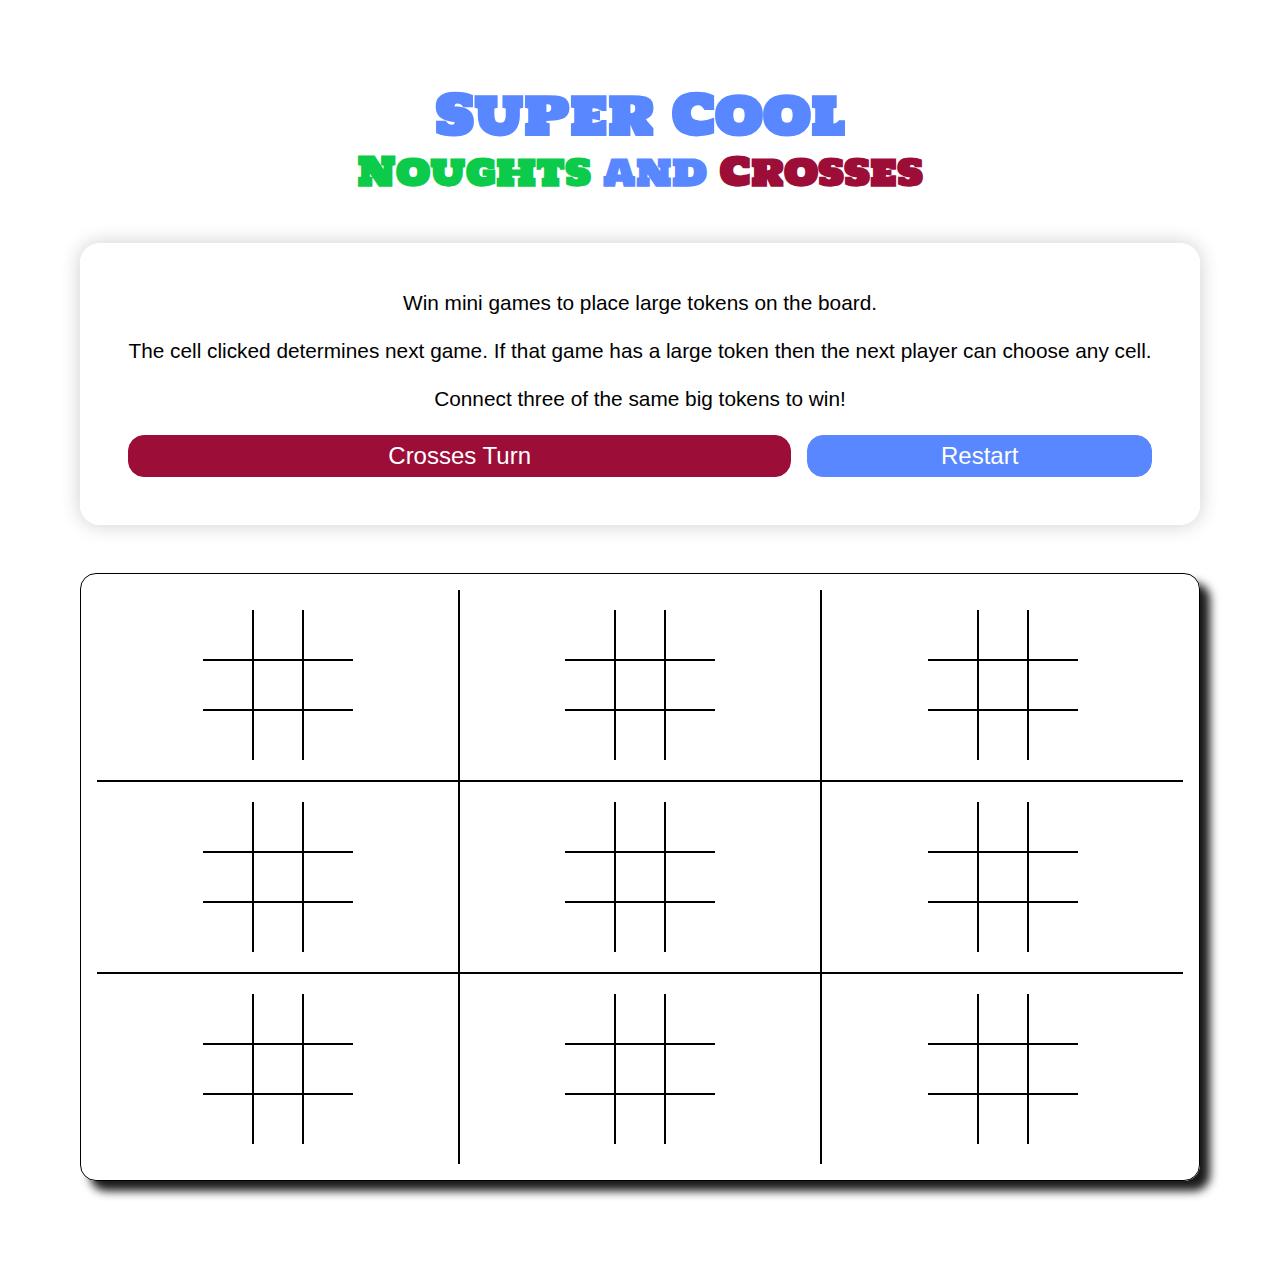
==== commit 7cf5314b: "apply sizing for consistency across different screen sizes" ====
--- a/index.html
+++ b/index.html
@@ -31,7 +31,6 @@
         </h1>
 
         <section class="how-to-play" id="howToPlaySection">
-          <button class="close-button">×</button>
           <p>Win mini games to place large tokens on the board.</p>
 
           <br />
--- a/styles.css
+++ b/styles.css
@@ -3,6 +3,7 @@
 *::before {
   box-sizing: border-box;
   margin: 0;
+  padding: 0;
 }
 
 :root {
@@ -32,23 +33,28 @@
   --background-color-crosses: #9c0d38;
 }
 
-body {
-  width: 100%;
-  height: 100%;
+body,
+html {
+  min-height: 100%;
+  display: flex;
+  justify-content: center;
+  align-items: center;
   font-family: Arial, sans-serif;
 }
 
 main {
+  width: inherit;
+  height: inherit;
   padding: 5rem;
   display: flex;
   align-items: center;
   justify-content: center;
   flex-wrap: wrap-reverse;
-  gap: var(--large-padding);
+  gap: var(--medium-padding);
 }
 
 .left {
-  height: 100%;
+  flex: 1;
   display: flex;
   align-items: center;
   justify-content: center;
@@ -56,9 +62,7 @@
 }
 
 .right {
-  height: 100%;
-  min-width: 575px;
-  max-width: 600px;
+  text-align: center;
   display: flex;
   flex-direction: column;
   gap: var(--medium-padding);
@@ -82,15 +86,11 @@
 }
 
 .noughts {
-  color: #0cca4a;
+  color: var(--background-color-noughts);
 }
 
 .crosses {
-  color: #9c0d38;
-}
-
-.menu-container {
-  align-self: start;
+  color: var(--background-color-crosses);
 }
 
 .container {
@@ -107,7 +107,7 @@
 .board {
   width: 100%;
   height: 100%;
-  padding: 20px;
+  padding: 1.25rem;
   display: grid;
   justify-content: center;
   align-content: center;
@@ -195,70 +195,6 @@
   background-color: var(--background-hover);
   color: white;
   border-color: white;
-}
-
-.menu-toggle {
-  justify-content: space-around;
-  cursor: pointer;
-  padding: var(--small-padding);
-  position: fixed;
-  right: 0;
-  z-index: 999;
-  transition: transform 0.3s ease;
-}
-
-.menu-toggle.active {
-  opacity: 0;
-  pointer-events: none;
-}
-
-.bar {
-  width: 1.5rem;
-  height: 3px;
-  background-color: black;
-  margin: 4px 0;
-  transition: 0.4s;
-}
-
-.menu {
-  display: flex;
-  justify-content: center;
-  width: 0;
-  height: 100%;
-  position: absolute;
-  top: 0;
-  right: 0;
-  background-color: var(--background-grey);
-  overflow-x: hidden;
-  transition: 0.4s;
-  z-index: 998;
-}
-
-.menu .button-container {
-  display: flex;
-  flex-direction: column;
-  justify-content: start;
-  margin-top: var(--large-padding);
-}
-
-.close-button {
-  position: absolute;
-  top: 5px;
-  right: 5px;
-  background-color: transparent;
-  border: none;
-  color: white;
-  font-size: var(--medium-padding);
-  cursor: pointer;
-  display: none;
-}
-
-.menu.open .close-button {
-  display: block;
-}
-
-.menu.open {
-  width: 10rem;
 }
 
 .overlay {
@@ -461,19 +397,8 @@
   height: calc(var(--large-marker-size) * 0.7);
   background-color: lightgrey;
 }
+
 @media (max-width: 768px) {
-}
-
-@media (max-width: 492px) {
-  main {
-    padding: var(--medium-padding);
-    gap: var(--medium-padding);
-  }
-  .right {
-    min-width: auto;
-    max-width: 400px;
-    gap: var(--medium-padding);
-  }
   .container {
     grid-template-columns: repeat(3, minmax(100px, 1fr));
   }
@@ -488,9 +413,7 @@
     font-size: 3rem;
   }
   .how-to-play {
-    padding: var(--small-padding);
     font-size: var(--small-padding);
-    text-align: center;
   }
   .view-turn {
     flex-wrap: wrap;
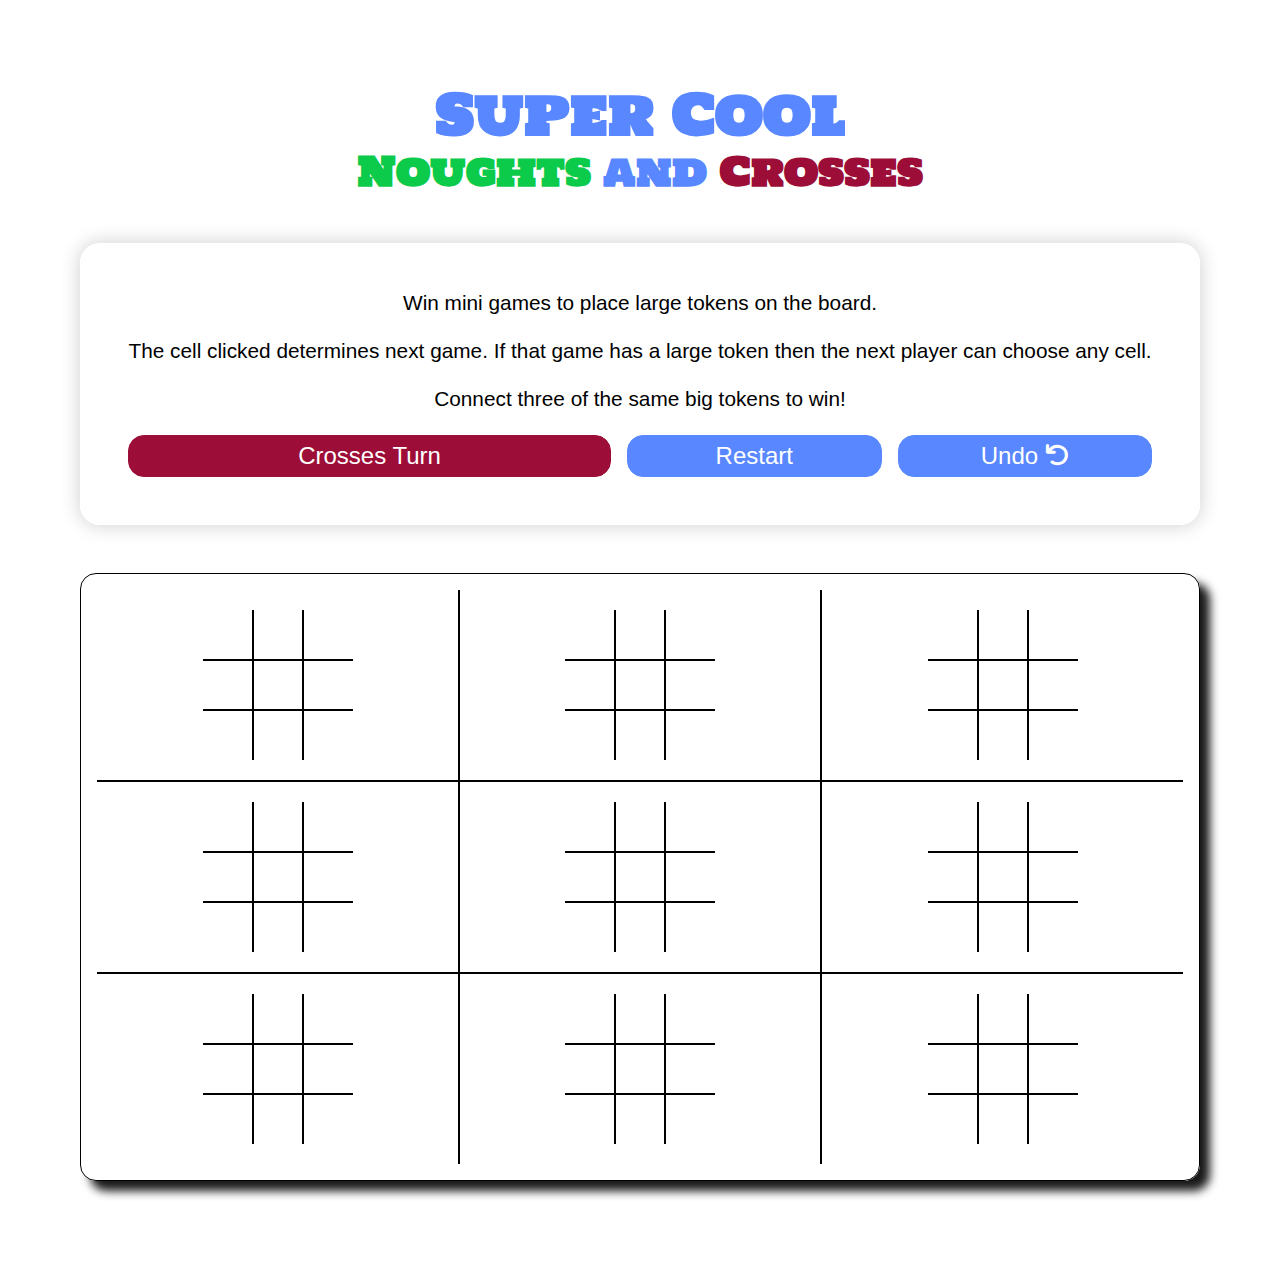
==== commit 0329c224: "add undo button to undo previous action" ====
--- a/index.html
+++ b/index.html
@@ -12,6 +12,10 @@
     <link
       href="https://fonts.googleapis.com/css2?family=Holtwood+One+SC&family=Raleway:wght@300;400;500;600;700;800;900&display=swap"
       rel="stylesheet"
+    />
+    <link
+      rel="stylesheet"
+      href="https://cdnjs.cloudflare.com/ajax/libs/font-awesome/6.0.0-beta2/css/all.min.css"
     />
     <link rel="stylesheet" href="styles.css" />
     <title>Noughts and Crosses Connect</title>
@@ -44,6 +48,9 @@
           <section class="view-turn">
             <div class="view-turn-box"></div>
             <button id="restart-media-query">Restart</button>
+            <button id="undo-turn">
+              Undo <i class="fa-solid fa-arrow-rotate-left"></i>
+            </button>
           </section>
         </section>
       </section>
--- a/styles.css
+++ b/styles.css
@@ -248,6 +248,21 @@
   border: 1px solid var(--background-color-crosses);
 }
 
+#undo-turn {
+  font-size: 1.5rem;
+  background-color: var(--primary-color);
+  color: white;
+  border: 1px solid var(--primary-color);
+  padding: var(--button-padding);
+  cursor: pointer;
+  border-radius: var(--small-padding);
+  flex: 1;
+}
+
+#undo-turn:hover {
+  color: black;
+}
+
 #restart-media-query {
   font-size: 1.5rem;
   background-color: var(--primary-color);
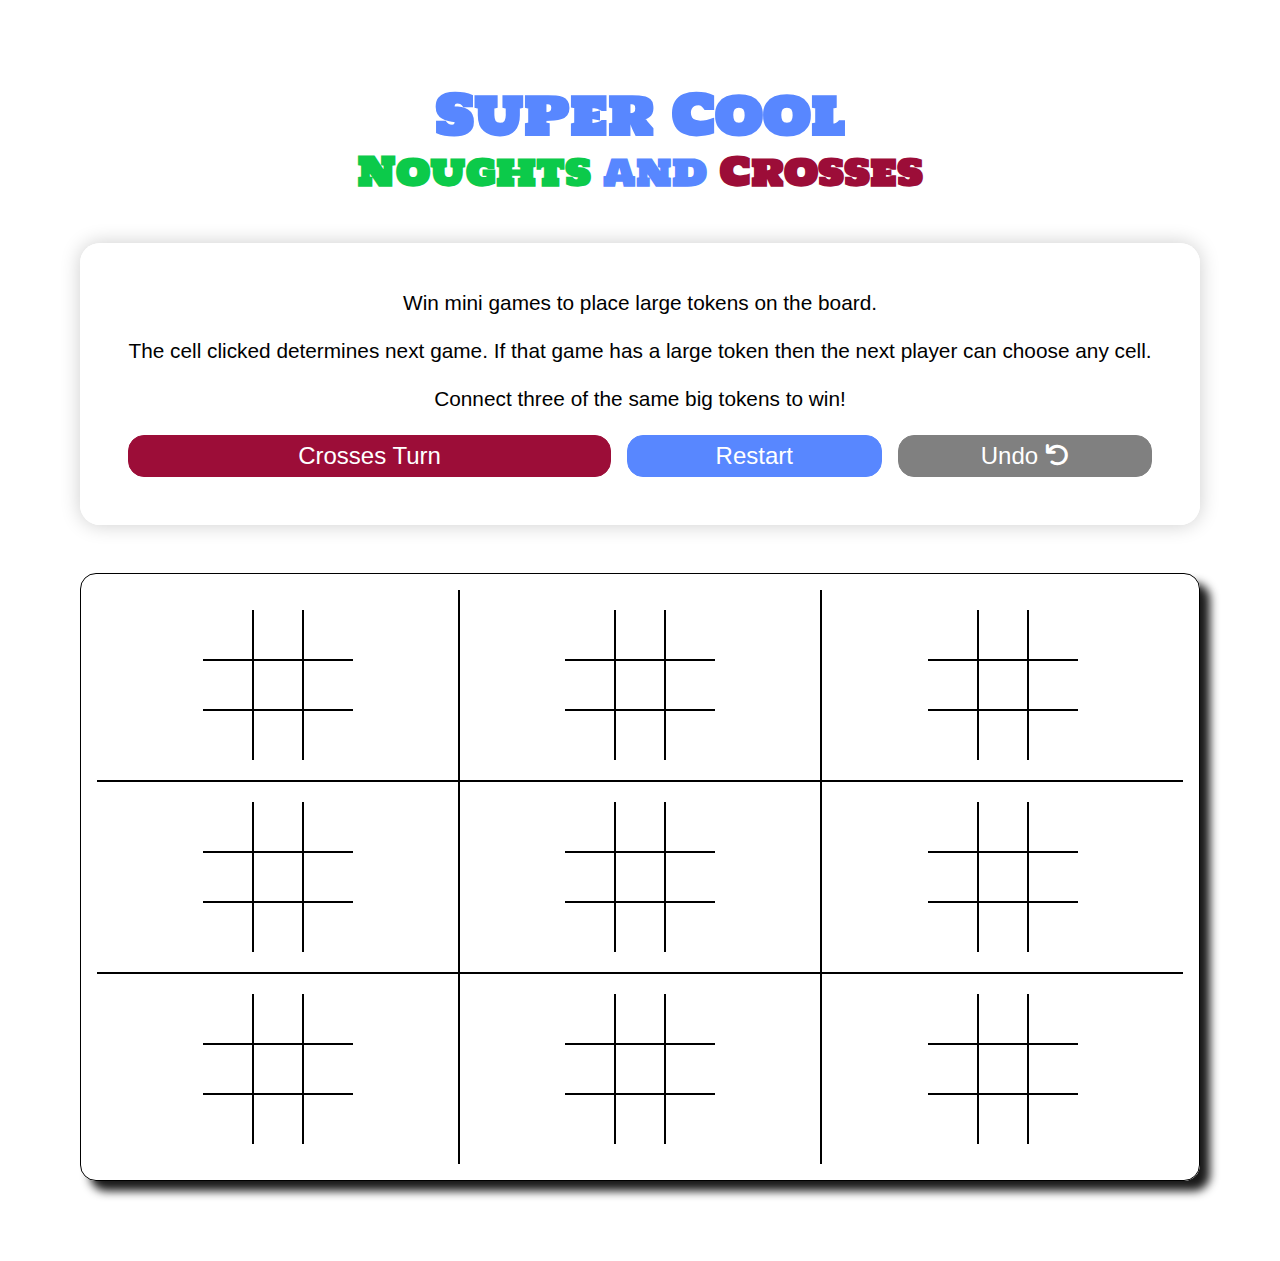
==== commit 5168f84b: "update index.html title and include html icon" ====
--- a/index.html
+++ b/index.html
@@ -18,7 +18,8 @@
       href="https://cdnjs.cloudflare.com/ajax/libs/font-awesome/6.0.0-beta2/css/all.min.css"
     />
     <link rel="stylesheet" href="styles.css" />
-    <title>Noughts and Crosses Connect</title>
+    <link rel="icon" type="image/svg+xml" href="html.png" />
+    <title>Super Cool Noughts and Crosses</title>
   </head>
   <body>
     <main>
--- a/styles.css
+++ b/styles.css
@@ -12,9 +12,16 @@
   --large-cell-size: 200px;
   --large-marker-size: calc(var(--large-cell-size) * 0.9);
 
-  --media-492px-cell-size: 25px;
-  --media-492px-marker-size: calc(25px * 0.9);
-  --media-492px-large-cell-size: 100px;
+  --media-768px-cell-size: 25px;
+  --media-768px-marker-size: calc(25px * 0.9);
+  --media-768px-large-cell-size: 100px;
+  --media-768px-large-marker-size: calc(
+    var(--media-768px-large-cell-size) * 0.9
+  );
+
+  --media-492px-cell-size: 12.5px;
+  --media-492px-marker-size: calc(12.5px * 0.9);
+  --media-492px-large-cell-size: 50px;
   --media-492px-large-marker-size: calc(
     var(--media-492px-large-cell-size) * 0.9
   );
@@ -118,6 +125,12 @@
   border: var(--border-line);
 }
 
+.board.large-circle,
+.board.large-x {
+  height: calc(var(--large-marker-size) * 1.1);
+  width: auto;
+}
+
 .cell {
   width: var(--cell-size);
   height: var(--cell-size);
@@ -263,6 +276,12 @@
   color: black;
 }
 
+#undo-turn.grayed-out {
+  pointer-events: none;
+  background-color: gray;
+  border: 1px solid gray;
+}
+
 #restart-media-query {
   font-size: 1.5rem;
   background-color: var(--primary-color);
@@ -335,7 +354,7 @@
 .board.x .cell:not(.x):not(.circle):hover::after {
   content: "";
   position: absolute;
-  width: calc(var(--marker-size) * 0.15);
+  width: calc(var(--marker-size) * 0.2);
   height: var(--marker-size);
 }
 
@@ -343,7 +362,7 @@
 .large-cell.large-x::after {
   content: "";
   position: absolute;
-  width: calc(var(--large-marker-size) * 0.15);
+  width: calc(var(--large-marker-size) * 0.2);
   height: var(--large-marker-size);
   background-color: black;
 }
@@ -377,43 +396,48 @@
 .cell.circle.disable-click::before,
 .board.disable-click .board.circle .cell:not(.x):not(.circle):hover::before,
 .cell.circle.disable-click .cell:not(.x):not(.circle):hover::before {
-  width: var(--marker-size);
-  height: var(--marker-size);
+  width: calc(var(--marker-size) * 0.9);
+  height: calc(var(--marker-size) * 0.9);
 }
 .cell.circle::after,
 .board.circle .cell:not(.x):not(.circle):hover::after {
-  width: calc(var(--marker-size) * 0.7);
-  height: calc(var(--marker-size) * 0.7);
+  width: calc(var(--marker-size) * 0.5);
+  height: calc(var(--marker-size) * 0.5);
   background-color: white;
 }
 .board.disable-click .cell.circle::after,
 .cell.circle.disable-click::after,
 .board.disable-click .board.circle .cell:not(.x):not(.circle):hover::after,
 .cell.circle.disable-click .cell:not(.x):not(.circle):hover::after {
-  width: calc(var(--marker-size) * 0.7);
-  height: calc(var(--marker-size) * 0.7);
+  width: calc(var(--marker-size) * 0.5);
+  height: calc(var(--marker-size) * 0.5);
   background-color: lightgrey;
 }
 
 .large-cell.large-circle::before,
 .board.disable-click .large-cell.large-circle::before,
 .large-cell.large-circle.disable-click::before {
-  width: var(--large-marker-size);
-  height: var(--large-marker-size);
+  width: calc(var(--large-marker-size) * 0.9);
+  height: calc(var(--large-marker-size) * 0.9);
 }
 .large-cell.large-circle::after {
-  width: calc(var(--large-marker-size) * 0.7);
-  height: calc(var(--large-marker-size) * 0.7);
+  width: calc(var(--large-marker-size) * 0.6);
+  height: calc(var(--large-marker-size) * 0.6);
   background-color: white;
 }
 .board.disable-click .large-cell.large-circle::after,
 .large-cell.large-circle.disable-click::after {
-  width: calc(var(--large-marker-size) * 0.7);
-  height: calc(var(--large-marker-size) * 0.7);
+  width: calc(var(--large-marker-size) * 0.6);
+  height: calc(var(--large-marker-size) * 0.6);
   background-color: lightgrey;
 }
 
 @media (max-width: 768px) {
+  .board.large-circle,
+  .board.large-x {
+    height: calc(var(--media-768px-large-marker-size) * 1.4);
+    width: auto;
+  }
   .container {
     grid-template-columns: repeat(3, minmax(100px, 1fr));
   }
@@ -436,20 +460,20 @@
     align-items: initial;
   }
   .cell {
-    width: var(--media-492px-cell-size);
-    height: var(--media-492px-cell-size);
+    width: var(--media-768px-cell-size);
+    height: var(--media-768px-cell-size);
   }
   .cell.x::before,
   .cell.x::after,
   .board.x .cell:not(.x):not(.circle):hover::before,
   .board.x .cell:not(.x):not(.circle):hover::after {
-    width: calc(--media-492px-marker-size * 0.15);
-    height: var(--media-492px-marker-size);
+    width: var(--media-768px-marker-size);
+    height: calc(var(--media-768px-marker-size) - 17px);
   }
   .large-cell.large-x::before,
   .large-cell.large-x::after {
-    width: calc(--media-492px-large-marker-size * 0.15);
-    height: var(--media-492px-large-marker-size);
+    width: calc(var(--media-768px-large-marker-size) * 0.3);
+    height: var(--media-768px-large-marker-size);
   }
   .cell.circle::before,
   .board.circle .cell:not(.x):not(.circle):hover::before,
@@ -457,8 +481,8 @@
   .cell.circle.disable-click::before,
   .board.disable-click .board.circle .cell:not(.x):not(.circle):hover::before,
   .cell.circle.disable-click .cell:not(.x):not(.circle):hover::before {
-    width: calc(var(--media-492px-marker-size) - 2px);
-    height: calc(var(--media-492px-marker-size) - 2px);
+    width: calc(var(--media-768px-marker-size) - 2px);
+    height: calc(var(--media-768px-marker-size) - 2px);
   }
   .cell.circle::after,
   .board.circle .cell:not(.x):not(.circle):hover::after,
@@ -466,20 +490,61 @@
   .cell.circle.disable-click::after,
   .board.disable-click .board.circle .cell:not(.x):not(.circle):hover::after,
   .cell.circle.disable-click .cell:not(.x):not(.circle):hover::after {
-    width: calc(var(--media-492px-marker-size) * 0.4);
-    height: calc(var(--media-492px-marker-size) * 0.4);
+    width: calc(var(--media-768px-marker-size) * 0.4);
+    height: calc(var(--media-768px-marker-size) * 0.4);
   }
 
   .large-cell.large-circle::before,
   .board.disable-click .large-cell.large-circle::before,
   .large-cell.large-circle.disable-click::before {
-    width: var(--media-492px-large-marker-size);
-    height: var(--media-492px-large-marker-size);
+    width: var(--media-768px-large-marker-size);
+    height: var(--media-768px-large-marker-size);
   }
   .large-cell.large-circle::after,
   .board.disable-click .large-cell.large-circle::after,
   .large-cell.large-circle.disable-click::after {
+    width: calc(var(--media-768px-large-marker-size) * 0.5);
+    height: calc(var(--media-768px-large-marker-size) * 0.5);
+  }
+}
+
+@media (max-width: 498px) {
+  .board.large-circle,
+  .board.large-x {
+    height: calc(var(--media-492px-large-marker-size) * 2.6);
+    width: auto;
+  }
+  main {
+    padding: 5rem 1rem;
+  }
+  .container {
+    grid-template-columns: repeat(3, minmax(75px, 1fr));
+  }
+
+  .cell.x::before,
+  .cell.x::after,
+  .board.x .cell:not(.x):not(.circle):hover::before,
+  .board.x .cell:not(.x):not(.circle):hover::after {
+    width: calc(var(--media-492px-marker-size) + 9px);
+    height: calc(var(--media-492px-marker-size) - 5px);
+  }
+
+  .large-cell.large-x::before,
+  .large-cell.large-x::after {
     width: calc(var(--media-492px-large-marker-size) * 0.5);
-    height: calc(var(--media-492px-large-marker-size) * 0.5);
-  }
-}
+    height: calc(var(--media-492px-large-marker-size) * 1.6);
+  }
+
+  .large-cell.large-circle::before,
+  .board.disable-click .large-cell.large-circle::before,
+  .large-cell.large-circle.disable-click::before {
+    width: calc(var(--media-492px-large-marker-size) * 1.5);
+    height: calc(var(--media-492px-large-marker-size) * 1.5);
+  }
+  .large-cell.large-circle::after,
+  .board.disable-click .large-cell.large-circle::after,
+  .large-cell.large-circle.disable-click::after {
+    width: calc(var(--media-492px-large-marker-size) * 0.7);
+    height: calc(var(--media-492px-large-marker-size) * 0.7);
+  }
+}
